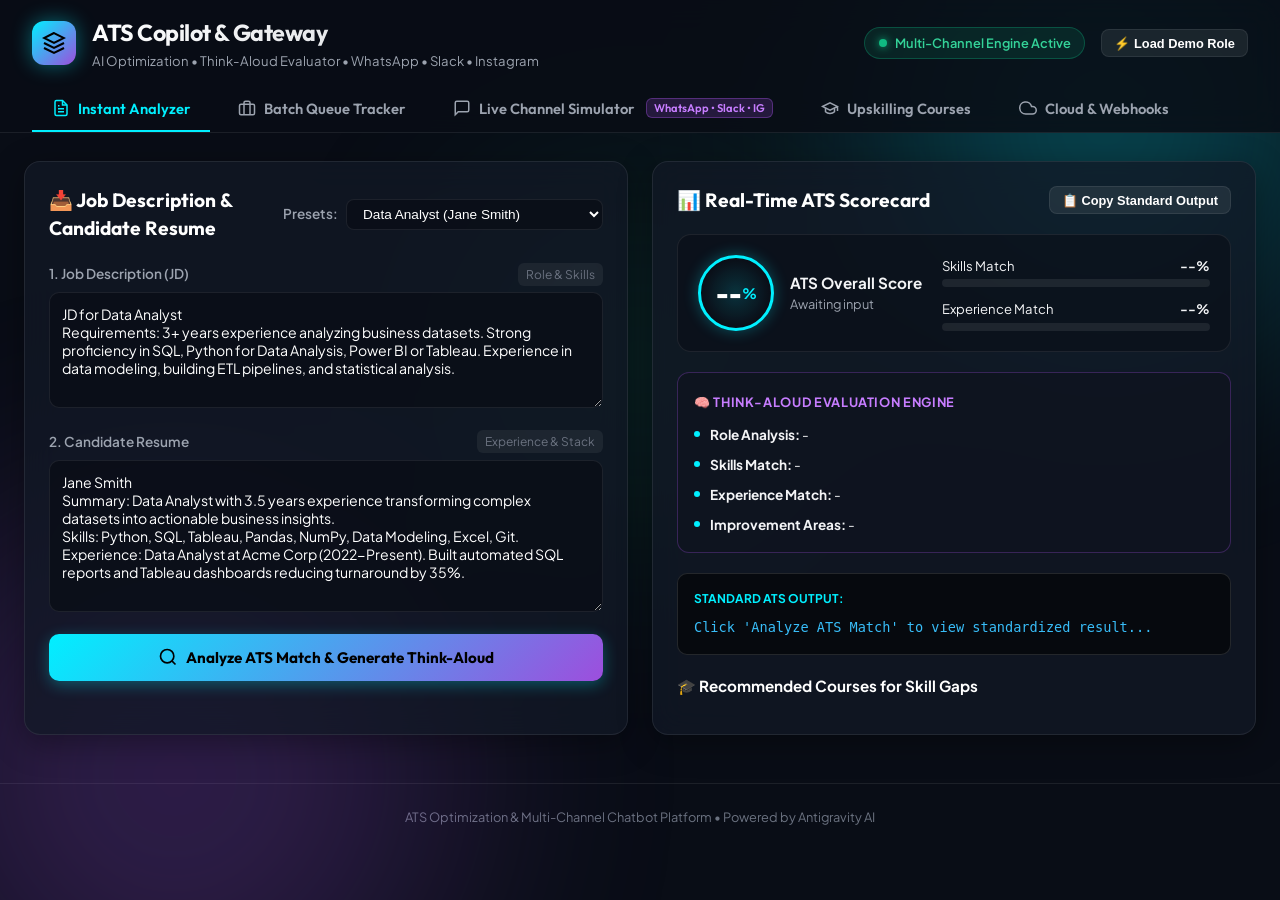
==== static/index.html @ 49626c96 "feat: Initial commit for ATS Optimization & Multi-Channel Portal with Amplify and AWS App Runner sup" ====
<!DOCTYPE html>
<html lang="en">
<head>
  <meta charset="UTF-8">
  <meta name="viewport" content="width=device-width, initial-scale=1.0">
  <title>ATS Optimizer & Multi-Channel Chatbot Gateway</title>
  <meta name="description" content="AI-Powered ATS Tracking & Optimization Chatbot with WhatsApp, Slack, and Instagram integrations.">
  <link rel="preconnect" href="https://fonts.googleapis.com">
  <link rel="preconnect" href="https://fonts.gstatic.com" crossorigin>
  <link href="https://fonts.googleapis.com/css2?family=Outfit:wght@300;400;500;600;700;800&family=Plus+Jakarta+Sans:wght@400;500;600;700&display=swap" rel="stylesheet">
  <link rel="stylesheet" href="styles.css">
</head>
<body>
  <div class="app-background">
    <div class="glow-orb orb-1"></div>
    <div class="glow-orb orb-2"></div>
    <div class="glow-orb orb-3"></div>
  </div>

  <header class="app-header">
    <div class="header-container">
      <div class="logo-area">
        <div class="logo-icon">
          <svg width="24" height="24" viewBox="0 0 24 24" fill="none" stroke="currentColor" stroke-width="2">
            <path d="M12 2L2 7l10 5 10-5-10-5zM2 17l10 5 10-5M2 12l10 5 10-5"/>
          </svg>
        </div>
        <div>
          <h1>ATS Copilot & Gateway</h1>
          <p class="subtitle">AI Optimization • Think-Aloud Evaluator • WhatsApp • Slack • Instagram</p>
        </div>
      </div>
      <div class="header-status">
        <span class="status-badge"><span class="pulse-dot"></span> Multi-Channel Engine Active</span>
        <button id="btnQuickDemo" class="btn-secondary-sm">⚡ Load Demo Role</button>
      </div>
    </div>

    <!-- Navigation Tabs -->
    <nav class="nav-tabs">
      <button class="nav-tab active" data-tab="tab-single">
        <svg width="18" height="18" viewBox="0 0 24 24" fill="none" stroke="currentColor" stroke-width="2"><path d="M14 2H6a2 2 0 0 0-2 2v16a2 2 0 0 0 2 2h12a2 2 0 0 0 2-2V8z"></path><polyline points="14 2 14 8 20 8"></polyline><line x1="16" y1="13" x2="8" y2="13"></line><line x1="16" y1="17" x2="8" y2="17"></line><polyline points="10 9 9 9 8 9"></polyline></svg>
        Instant Analyzer
      </button>
      <button class="nav-tab" data-tab="tab-batch">
        <svg width="18" height="18" viewBox="0 0 24 24" fill="none" stroke="currentColor" stroke-width="2"><rect x="2" y="7" width="20" height="14" rx="2" ry="2"></rect><path d="M16 21V5a2 2 0 0 0-2-2h-4a2 2 0 0 0-2 2v16"></path></svg>
        Batch Queue Tracker
      </button>
      <button class="nav-tab" data-tab="tab-simulator">
        <svg width="18" height="18" viewBox="0 0 24 24" fill="none" stroke="currentColor" stroke-width="2"><path d="M21 15a2 2 0 0 1-2 2H7l-4 4V5a2 2 0 0 1 2-2h14a2 2 0 0 1 2 2z"></path></svg>
        Live Channel Simulator
        <span class="tab-tag">WhatsApp • Slack • IG</span>
      </button>
      <button class="nav-tab" data-tab="tab-courses">
        <svg width="18" height="18" viewBox="0 0 24 24" fill="none" stroke="currentColor" stroke-width="2"><path d="M22 10v6M2 10l10-5 10 5-10 5z"></path><path d="M6 12v5c3 3 9 3 12 0v-5"></path></svg>
        Upskilling Courses
      </button>
      <button class="nav-tab" data-tab="tab-deploy">
        <svg width="18" height="18" viewBox="0 0 24 24" fill="none" stroke="currentColor" stroke-width="2"><path d="M18 10h-1.26A8 8 0 1 0 9 20h9a5 5 0 0 0 0-10z"></path></svg>
        Cloud & Webhooks
      </button>
    </nav>
  </header>

  <main class="main-content">
    <!-- TAB 1: INSTANT ANALYZER -->
    <section id="tab-single" class="tab-panel active">
      <div class="grid-2col">
        <!-- Input Form -->
        <div class="card glass-card">
          <div class="card-header">
            <h2>📥 Job Description & Candidate Resume</h2>
            <div class="preset-dropdown">
              <label for="sampleSelect">Presets:</label>
              <select id="sampleSelect" class="form-select">
                <option value="data_analyst">Data Analyst (Jane Smith)</option>
                <option value="software_dev">Software Developer (John Doe)</option>
                <option value="marketing_manager">Marketing Manager (Alice Nguyen)</option>
                <option value="hr_specialist">HR Specialist (Bob Brown)</option>
                <option value="devops">Cloud DevOps (Carlos Mendez)</option>
              </select>
            </div>
          </div>

          <div class="form-group">
            <div class="label-row">
              <label for="jdInput">1. Job Description (JD)</label>
              <span class="badge-tag">Role & Skills</span>
            </div>
            <textarea id="jdInput" rows="5" placeholder="Paste full Job Description or requirements here..." class="form-textarea"></textarea>
          </div>

          <div class="form-group">
            <div class="label-row">
              <label for="resumeInput">2. Candidate Resume</label>
              <span class="badge-tag">Experience & Stack</span>
            </div>
            <textarea id="resumeInput" rows="7" placeholder="Paste candidate's resume text, work history, and skills..." class="form-textarea"></textarea>
          </div>

          <button id="btnAnalyzeSingle" class="btn-primary">
            <svg width="20" height="20" viewBox="0 0 24 24" fill="none" stroke="currentColor" stroke-width="2"><circle cx="11" cy="11" r="8"></circle><line x1="21" y1="21" x2="16.65" y2="16.65"></line></svg>
            Analyze ATS Match & Generate Think-Aloud
          </button>
        </div>

        <!-- Output Display -->
        <div class="card glass-card results-card" id="singleResultsCard">
          <div class="card-header">
            <h2>📊 Real-Time ATS Scorecard</h2>
            <button id="btnCopyStandardOutput" class="btn-secondary-sm" title="Copy exact required output format">📋 Copy Standard Output</button>
          </div>

          <!-- Score Metrics Gauges -->
          <div class="scores-row">
            <div class="score-pill main-score">
              <div class="score-circle" id="circleAtsScore">
                <span class="score-val" id="valAtsScore">--</span>
                <span class="score-unit">%</span>
              </div>
              <div class="score-info">
                <h4>ATS Overall Score</h4>
                <p id="scoreLabelStatus">Awaiting input</p>
              </div>
            </div>

            <div class="mini-metrics">
              <div class="mini-metric">
                <div class="mini-metric-top">
                  <span>Skills Match</span>
                  <strong id="valSkillsScore">--%</strong>
                </div>
                <div class="progress-track"><div class="progress-fill fill-cyan" id="barSkills" style="width: 0%"></div></div>
              </div>
              <div class="mini-metric">
                <div class="mini-metric-top">
                  <span>Experience Match</span>
                  <strong id="valExpScore">--%</strong>
                </div>
                <div class="progress-track"><div class="progress-fill fill-purple" id="barExp" style="width: 0%"></div></div>
              </div>
            </div>
          </div>

          <!-- Think Aloud Container -->
          <div class="think-aloud-box">
            <div class="think-aloud-header">
              <span class="ta-badge">🧠 Think-Aloud Evaluation Engine</span>
            </div>
            <div class="ta-content">
              <div class="ta-item">
                <span class="ta-dot"></span>
                <div><strong>Role Analysis:</strong> <span id="taRole">-</span></div>
              </div>
              <div class="ta-item">
                <span class="ta-dot"></span>
                <div><strong>Skills Match:</strong> <span id="taSkills">-</span></div>
              </div>
              <div class="ta-item">
                <span class="ta-dot"></span>
                <div><strong>Experience Match:</strong> <span id="taExp">-</span></div>
              </div>
              <div class="ta-item">
                <span class="ta-dot"></span>
                <div><strong>Improvement Areas:</strong> <span id="taAreas">-</span></div>
              </div>
            </div>
          </div>

          <!-- Standardized Required Output Box -->
          <div class="standard-output-box">
            <span class="box-label">Standard ATS Output:</span>
            <code id="standardOutputText">Click 'Analyze ATS Match' to view standardized result...</code>
          </div>

          <!-- Suggested Courses -->
          <div class="courses-preview-section">
            <h3>🎓 Recommended Courses for Skill Gaps</h3>
            <div class="courses-grid" id="singleCoursesContainer">
              <!-- Course cards dynamically injected -->
            </div>
          </div>
        </div>
      </div>
    </section>

    <!-- TAB 2: BATCH QUEUE TRACKER -->
    <section id="tab-batch" class="tab-panel">
      <div class="card glass-card">
        <div class="card-header">
          <div>
            <h2>📑 Multi-JD & Resume Batch Processor</h2>
            <p class="subtitle">Evaluates candidates in the exact priority order received</p>
          </div>
          <button id="btnLoadBatchSample" class="btn-secondary-sm">Load 4 Sample Roles</button>
        </div>

        <div class="batch-builder">
          <div id="batchItemsList" class="batch-items-container">
            <!-- Dynamic batch items -->
          </div>
          <div class="batch-actions">
            <button id="btnAddBatchRow" class="btn-secondary">+ Add Another Pair</button>
            <button id="btnRunBatch" class="btn-primary">⚡ Process Batch Queue</button>
          </div>
        </div>

        <!-- Batch Results Matrix -->
        <div class="batch-results-area" id="batchResultsArea" style="display: none;">
          <h3>🏆 Processed Results Matrix (Priority Ordered)</h3>
          <div class="table-responsive">
            <table class="batch-table">
              <thead>
                <tr>
                  <th>Order</th>
                  <th>Target Role</th>
                  <th>Candidate</th>
                  <th>ATS Score</th>
                  <th>Skills %</th>
                  <th>Exp %</th>
                  <th>Top Course Recommendation</th>
                  <th>Status</th>
                </tr>
              </thead>
              <tbody id="batchTableBody"></tbody>
            </table>
          </div>
        </div>
      </div>
    </section>

    <!-- TAB 3: LIVE CHANNEL SIMULATOR -->
    <section id="tab-simulator" class="tab-panel">
      <div class="simulator-layout">
        <!-- Channel Selector -->
        <div class="sim-sidebar glass-card">
          <h3>📱 Channel Gateways</h3>
          <p class="subtitle">Test live conversational bot logic on simulated messaging clients.</p>
          
          <div class="channel-buttons">
            <button class="channel-btn active" data-channel="whatsapp">
              <span class="ch-icon wa">🟢</span>
              <div>
                <strong>WhatsApp</strong>
                <small>Meta Cloud API / Twilio</small>
              </div>
            </button>
            <button class="channel-btn" data-channel="slack">
              <span class="ch-icon sl">🟣</span>
              <div>
                <strong>Slack</strong>
                <small>Events API & Block Kit</small>
              </div>
            </button>
            <button class="channel-btn" data-channel="instagram">
              <span class="ch-icon ig">🟠</span>
              <div>
                <strong>Instagram</strong>
                <small>Meta Graph Direct Messaging</small>
              </div>
            </button>
          </div>

          <div class="quick-prompts">
            <h4>Quick Test Messages</h4>
            <button class="prompt-chip" data-msg="hello">"hello"</button>
            <button class="prompt-chip" data-msg="JD for Data Analyst: 3+ yrs SQL, Python, Power BI">"JD for Data Analyst..."</button>
            <button class="prompt-chip" data-msg="Resume of Jane Smith: 3 yrs Python, SQL, Tableau, Pandas">"Resume of Jane Smith..."</button>
            <button class="prompt-chip" data-msg="courses">"courses"</button>
            <button class="prompt-chip" data-msg="reset">"reset"</button>
          </div>
        </div>

        <!-- Device Phone Mockup -->
        <div class="device-container">
          <div class="device-frame" id="deviceFrame">
            <div class="device-topbar" id="deviceHeader">
              <span class="device-avatar">🤖</span>
              <div>
                <strong id="channelBotTitle">ATS WhatsApp Bot</strong>
                <small class="online-status">● Online</small>
              </div>
            </div>

            <div class="chat-messages" id="chatMessages">
              <div class="message-bubble bot-msg">
                <div class="msg-text">👋 <strong>Welcome to ATS Optimization Assistant!</strong><br><br>Please send a <strong>Job Description (JD)</strong> to start evaluating your resume.</div>
                <span class="msg-time">Just now</span>
              </div>
            </div>

            <div class="chat-input-row">
              <input type="text" id="chatInput" placeholder="Type a message or paste JD / Resume..." class="chat-input-field">
              <button id="btnSendChat" class="btn-send">
                <svg width="18" height="18" viewBox="0 0 24 24" fill="none" stroke="currentColor" stroke-width="2"><line x1="22" y1="2" x2="11" y2="13"></line><polygon points="22 2 15 22 11 13 2 9 22 2"></polygon></svg>
              </button>
            </div>
          </div>
        </div>
      </div>
    </section>

    <!-- TAB 4: COURSES CATALOG -->
    <section id="tab-courses" class="tab-panel">
      <div class="card glass-card">
        <div class="card-header">
          <div>
            <h2>🎓 Skill-Gap Upskilling Courses Catalog</h2>
            <p class="subtitle">Direct links to certified courses matching ATS gap areas</p>
          </div>
          <input type="text" id="courseSearchInput" placeholder="Filter courses (e.g. Python, AWS, HR, SEO)..." class="form-input-sm">
        </div>
        <div class="courses-catalog-grid" id="catalogCoursesGrid"></div>
      </div>
    </section>

    <!-- TAB 5: CLOUD DEPLOYMENT & WEBHOOKS -->
    <section id="tab-deploy" class="tab-panel">
      <div class="deploy-grid">
        <div class="card glass-card">
          <h2>☁️ Cloud Deployment Blueprints</h2>
          <p class="subtitle">1-Click deploy templates and container recipes</p>

          <div class="deploy-options">
            <div class="deploy-card">
              <div class="deploy-card-header">
                <strong>Render / Railway</strong>
                <span class="badge-green">Instant Webhook</span>
              </div>
              <p>Deploy via Docker with pre-configured <code>render.yaml</code> & <code>railway.json</code>.</p>
              <pre class="code-box"><code>git push origin main
# Auto-builds from Dockerfile on port $PORT</code></pre>
            </div>

            <div class="deploy-card">
              <div class="deploy-card-header">
                <strong>AWS / Fly.io / GCP Cloud Run</strong>
                <span class="badge-blue">Serverless Container</span>
              </div>
              <p>Deploy multi-channel bot with zero cold-starts.</p>
              <pre class="code-box"><code>docker build -t ats-chatbot .
docker run -p 8000:8000 ats-chatbot</code></pre>
            </div>
          </div>
        </div>

        <div class="card glass-card">
          <h2>🔗 Channel Webhook Endpoints</h2>
          <p class="subtitle">Register these endpoints in your Meta / Slack Developer Portals</p>

          <div class="webhook-list">
            <div class="webhook-item">
              <div class="wh-header">
                <span class="badge-wa">WhatsApp Webhook</span>
                <code>POST /webhook/whatsapp</code>
              </div>
              <small>Verify Token: <code>ats_bot_verify_token_secret</code></small>
            </div>

            <div class="webhook-item">
              <div class="wh-header">
                <span class="badge-sl">Slack Events & Slash Commands</span>
                <code>POST /webhook/slack</code>
              </div>
              <small>Slash Command: <code>/ats-check</code></small>
            </div>

            <div class="webhook-item">
              <div class="wh-header">
                <span class="badge-ig">Instagram Messaging Webhook</span>
                <code>POST /webhook/instagram</code>
              </div>
              <small>Handles DM subscriptions and quick replies</small>
            </div>
          </div>
        </div>
      </div>
    </section>
  </main>

  <footer class="app-footer">
    <p>ATS Optimization & Multi-Channel Chatbot Platform • Powered by Antigravity AI</p>
  </footer>

  <script src="app.js"></script>
</body>
</html>
---- static/styles.css ----
:root {
  --bg-dark: #090d16;
  --bg-card: rgba(18, 24, 38, 0.75);
  --bg-card-hover: rgba(26, 35, 54, 0.85);
  --border-subtle: rgba(255, 255, 255, 0.08);
  --border-glow: rgba(0, 240, 255, 0.25);
  --text-main: #f3f4f6;
  --text-muted: #9ca3af;
  --text-dim: #6b7280;
  --primary-cyan: #00f0ff;
  --primary-purple: #9d4edd;
  --primary-emerald: #10b981;
  --primary-amber: #f59e0b;
  --accent-gradient: linear-gradient(135deg, #00f0ff 0%, #9d4edd 100%);
  --font-heading: 'Outfit', sans-serif;
  --font-body: 'Plus Jakarta Sans', sans-serif;
}

* {
  box-sizing: border-box;
  margin: 0;
  padding: 0;
}

body {
  background-color: var(--bg-dark);
  color: var(--text-main);
  font-family: var(--font-body);
  line-height: 1.5;
  min-height: 100vh;
  overflow-x: hidden;
  position: relative;
}

/* Background Glowing Orbs */
.app-background {
  position: fixed;
  top: 0;
  left: 0;
  width: 100vw;
  height: 100vh;
  pointer-events: none;
  z-index: 0;
  overflow: hidden;
}

.glow-orb {
  position: absolute;
  border-radius: 50%;
  filter: blur(120px);
  opacity: 0.25;
}

.orb-1 {
  width: 450px;
  height: 450px;
  background: #00f0ff;
  top: -100px;
  right: -50px;
}

.orb-2 {
  width: 550px;
  height: 550px;
  background: #9d4edd;
  bottom: -150px;
  left: -100px;
}

.orb-3 {
  width: 350px;
  height: 350px;
  background: #10b981;
  top: 40%;
  left: 50%;
  transform: translate(-50%, -50%);
  opacity: 0.15;
}

/* Header */
.app-header {
  position: relative;
  z-index: 10;
  background: rgba(9, 13, 22, 0.85);
  backdrop-filter: blur(16px);
  border-bottom: 1px solid var(--border-subtle);
  padding: 1rem 2rem 0 2rem;
}

.header-container {
  max-width: 1380px;
  margin: 0 auto;
  display: flex;
  justify-content: space-between;
  align-items: center;
  padding-bottom: 1rem;
}

.logo-area {
  display: flex;
  align-items: center;
  gap: 1rem;
}

.logo-icon {
  width: 44px;
  height: 44px;
  background: var(--accent-gradient);
  border-radius: 12px;
  display: flex;
  align-items: center;
  justify-content: center;
  color: #000;
  box-shadow: 0 0 20px rgba(0, 240, 255, 0.4);
}

h1 {
  font-family: var(--font-heading);
  font-size: 1.45rem;
  font-weight: 700;
  letter-spacing: -0.02em;
  background: linear-gradient(135deg, #ffffff 0%, #d1d5db 100%);
  -webkit-background-clip: text;
  -webkit-text-fill-color: transparent;
}

.subtitle {
  font-size: 0.82rem;
  color: var(--text-muted);
}

.header-status {
  display: flex;
  align-items: center;
  gap: 1rem;
}

.status-badge {
  display: inline-flex;
  align-items: center;
  gap: 0.5rem;
  background: rgba(16, 185, 129, 0.12);
  color: #34d399;
  border: 1px solid rgba(16, 185, 129, 0.3);
  padding: 0.35rem 0.85rem;
  border-radius: 9999px;
  font-size: 0.8rem;
  font-weight: 600;
}

.pulse-dot {
  width: 8px;
  height: 8px;
  background: #10b981;
  border-radius: 50%;
  box-shadow: 0 0 8px #10b981;
  animation: pulse 2s infinite;
}

@keyframes pulse {
  0% { transform: scale(0.95); opacity: 0.8; }
  50% { transform: scale(1.2); opacity: 1; }
  100% { transform: scale(0.95); opacity: 0.8; }
}

/* Nav Tabs */
.nav-tabs {
  max-width: 1380px;
  margin: 0 auto;
  display: flex;
  gap: 0.5rem;
  overflow-x: auto;
}

.nav-tab {
  background: transparent;
  border: none;
  color: var(--text-muted);
  font-family: var(--font-heading);
  font-size: 0.92rem;
  font-weight: 600;
  padding: 0.75rem 1.25rem;
  cursor: pointer;
  display: inline-flex;
  align-items: center;
  gap: 0.5rem;
  border-bottom: 2px solid transparent;
  transition: all 0.2s ease;
  white-space: nowrap;
}

.nav-tab:hover {
  color: #fff;
}

.nav-tab.active {
  color: var(--primary-cyan);
  border-bottom-color: var(--primary-cyan);
}

.tab-tag {
  background: rgba(157, 78, 221, 0.2);
  color: #c77dff;
  border: 1px solid rgba(157, 78, 221, 0.4);
  font-size: 0.7rem;
  padding: 0.1rem 0.45rem;
  border-radius: 6px;
  margin-left: 0.25rem;
}

/* Main Content */
.main-content {
  position: relative;
  z-index: 10;
  max-width: 1380px;
  margin: 1.75rem auto 3rem auto;
  padding: 0 1.5rem;
}

.tab-panel {
  display: none;
}

.tab-panel.active {
  display: block;
  animation: fadeIn 0.3s ease;
}

@keyframes fadeIn {
  from { opacity: 0; transform: translateY(6px); }
  to { opacity: 1; transform: translateY(0); }
}

/* Glass Cards */
.card {
  background: var(--bg-card);
  backdrop-filter: blur(16px);
  border: 1px solid var(--border-subtle);
  border-radius: 16px;
  padding: 1.5rem;
  box-shadow: 0 8px 32px rgba(0, 0, 0, 0.35);
  transition: border-color 0.2s ease;
}

.card:hover {
  border-color: var(--border-glow);
}

.grid-2col {
  display: grid;
  grid-template-columns: 1fr 1fr;
  gap: 1.5rem;
}

@media (max-width: 1024px) {
  .grid-2col {
    grid-template-columns: 1fr;
  }
}

.card-header {
  display: flex;
  justify-content: space-between;
  align-items: center;
  margin-bottom: 1.25rem;
}

.card-header h2 {
  font-family: var(--font-heading);
  font-size: 1.2rem;
  font-weight: 700;
  color: #fff;
}

.preset-dropdown {
  display: flex;
  align-items: center;
  gap: 0.5rem;
  font-size: 0.85rem;
  color: var(--text-muted);
}

/* Form Inputs */
.form-group {
  margin-bottom: 1rem;
}

.label-row {
  display: flex;
  justify-content: space-between;
  align-items: center;
  margin-bottom: 0.4rem;
}

label {
  font-size: 0.85rem;
  font-weight: 600;
  color: var(--text-muted);
}

.badge-tag {
  font-size: 0.75rem;
  background: rgba(255, 255, 255, 0.06);
  padding: 0.15rem 0.5rem;
  border-radius: 6px;
  color: var(--text-dim);
}

.form-textarea {
  width: 100%;
  background: rgba(10, 14, 23, 0.8);
  border: 1px solid var(--border-subtle);
  border-radius: 10px;
  padding: 0.75rem;
  color: #fff;
  font-family: var(--font-body);
  font-size: 0.88rem;
  resize: vertical;
  outline: none;
  transition: border-color 0.2s;
}

.form-textarea:focus, .form-select:focus, .form-input-sm:focus {
  border-color: var(--primary-cyan);
  box-shadow: 0 0 10px rgba(0, 240, 255, 0.2);
}

.form-select, .form-input-sm {
  background: rgba(10, 14, 23, 0.8);
  border: 1px solid var(--border-subtle);
  color: #fff;
  border-radius: 8px;
  padding: 0.4rem 0.75rem;
  font-size: 0.85rem;
  outline: none;
}

/* Buttons */
.btn-primary {
  background: var(--accent-gradient);
  color: #000;
  border: none;
  font-family: var(--font-heading);
  font-weight: 700;
  font-size: 0.95rem;
  padding: 0.85rem 1.5rem;
  border-radius: 10px;
  cursor: pointer;
  display: inline-flex;
  align-items: center;
  justify-content: center;
  gap: 0.5rem;
  width: 100%;
  transition: transform 0.15s ease, box-shadow 0.15s ease;
  box-shadow: 0 4px 15px rgba(0, 240, 255, 0.3);
}

.btn-primary:hover {
  transform: translateY(-1px);
  box-shadow: 0 6px 20px rgba(0, 240, 255, 0.45);
}

.btn-secondary-sm {
  background: rgba(255, 255, 255, 0.08);
  border: 1px solid var(--border-subtle);
  color: #fff;
  font-size: 0.8rem;
  font-weight: 600;
  padding: 0.35rem 0.75rem;
  border-radius: 8px;
  cursor: pointer;
  transition: all 0.2s;
}

.btn-secondary-sm:hover {
  background: rgba(255, 255, 255, 0.15);
  border-color: var(--primary-cyan);
}

.btn-secondary {
  background: rgba(255, 255, 255, 0.08);
  border: 1px solid var(--border-subtle);
  color: #fff;
  font-weight: 600;
  padding: 0.7rem 1.25rem;
  border-radius: 10px;
  cursor: pointer;
}

.btn-secondary:hover {
  background: rgba(255, 255, 255, 0.15);
}

/* Scorecard & Gauges */
.scores-row {
  display: flex;
  gap: 1.25rem;
  background: rgba(10, 14, 23, 0.6);
  padding: 1.25rem;
  border-radius: 14px;
  border: 1px solid var(--border-subtle);
  margin-bottom: 1.25rem;
}

.score-pill {
  display: flex;
  align-items: center;
  gap: 1rem;
}

.score-circle {
  width: 76px;
  height: 76px;
  border-radius: 50%;
  background: radial-gradient(circle, rgba(0, 240, 255, 0.15) 0%, rgba(10, 14, 23, 0.9) 70%);
  border: 3px solid var(--primary-cyan);
  display: flex;
  align-items: center;
  justify-content: center;
  box-shadow: 0 0 15px rgba(0, 240, 255, 0.3);
}

.score-val {
  font-family: var(--font-heading);
  font-size: 1.7rem;
  font-weight: 800;
  color: #fff;
}

.score-unit {
  font-size: 0.9rem;
  color: var(--primary-cyan);
  font-weight: 700;
}

.score-info h4 {
  font-size: 0.95rem;
  font-weight: 700;
}

.score-info p {
  font-size: 0.8rem;
  color: var(--text-muted);
}

.mini-metrics {
  flex: 1;
  display: flex;
  flex-direction: column;
  justify-content: center;
  gap: 0.75rem;
}

.mini-metric-top {
  display: flex;
  justify-content: space-between;
  font-size: 0.82rem;
  margin-bottom: 0.25rem;
}

.progress-track {
  width: 100%;
  height: 8px;
  background: rgba(255, 255, 255, 0.08);
  border-radius: 999px;
  overflow: hidden;
}

.progress-fill {
  height: 100%;
  border-radius: 999px;
  transition: width 0.6s cubic-bezier(0.4, 0, 0.2, 1);
}

.fill-cyan { background: linear-gradient(90deg, #00f0ff, #38bdf8); }
.fill-purple { background: linear-gradient(90deg, #9d4edd, #c77dff); }

/* Think Aloud Box */
.think-aloud-box {
  background: rgba(15, 20, 32, 0.8);
  border: 1px solid rgba(157, 78, 221, 0.3);
  border-radius: 12px;
  padding: 1rem;
  margin-bottom: 1.25rem;
}

.think-aloud-header {
  margin-bottom: 0.75rem;
}

.ta-badge {
  font-size: 0.8rem;
  font-weight: 700;
  color: #c77dff;
  text-transform: uppercase;
  letter-spacing: 0.05em;
}

.ta-content {
  display: flex;
  flex-direction: column;
  gap: 0.6rem;
  font-size: 0.85rem;
}

.ta-item {
  display: flex;
  align-items: flex-start;
  gap: 0.6rem;
}

.ta-dot {
  width: 6px;
  height: 6px;
  border-radius: 50%;
  background: var(--primary-cyan);
  margin-top: 6px;
  flex-shrink: 0;
}

/* Standard Output Box */
.standard-output-box {
  background: #06090e;
  border: 1px solid rgba(255, 255, 255, 0.12);
  border-radius: 10px;
  padding: 1rem;
  margin-bottom: 1.25rem;
}

.box-label {
  display: block;
  font-size: 0.75rem;
  text-transform: uppercase;
  color: var(--primary-cyan);
  font-weight: 700;
  margin-bottom: 0.4rem;
}

.standard-output-box code {
  font-family: monospace;
  font-size: 0.85rem;
  color: #38bdf8;
  white-space: pre-wrap;
  word-break: break-word;
}

/* Courses Cards */
.courses-preview-section h3 {
  font-size: 0.95rem;
  margin-bottom: 0.75rem;
  color: #fff;
}

.courses-grid {
  display: grid;
  grid-template-columns: 1fr;
  gap: 0.6rem;
}

.course-card {
  background: rgba(10, 14, 23, 0.7);
  border: 1px solid var(--border-subtle);
  border-radius: 10px;
  padding: 0.75rem 1rem;
  display: flex;
  justify-content: space-between;
  align-items: center;
  transition: all 0.2s;
}

.course-card:hover {
  border-color: var(--primary-emerald);
  transform: translateX(3px);
}

.course-title {
  font-size: 0.88rem;
  font-weight: 600;
  color: #fff;
}

.course-meta {
  font-size: 0.75rem;
  color: var(--text-muted);
}

.btn-course-link {
  background: rgba(16, 185, 129, 0.15);
  color: #34d399;
  border: 1px solid rgba(16, 185, 129, 0.3);
  padding: 0.3rem 0.65rem;
  border-radius: 6px;
  font-size: 0.75rem;
  text-decoration: none;
  font-weight: 600;
  white-space: nowrap;
}

/* Batch Builder */
.batch-items-container {
  display: flex;
  flex-direction: column;
  gap: 1rem;
  margin-bottom: 1.25rem;
}

.batch-row {
  background: rgba(10, 14, 23, 0.7);
  border: 1px solid var(--border-subtle);
  border-radius: 12px;
  padding: 1rem;
  display: grid;
  grid-template-columns: 40px 1fr 1fr 40px;
  gap: 1rem;
  align-items: center;
}

.batch-num {
  font-weight: 800;
  font-family: var(--font-heading);
  color: var(--primary-cyan);
  font-size: 1.2rem;
  text-align: center;
}

.btn-remove-row {
  background: rgba(239, 68, 68, 0.15);
  border: 1px solid rgba(239, 68, 68, 0.3);
  color: #f87171;
  border-radius: 8px;
  width: 32px;
  height: 32px;
  cursor: pointer;
}

.batch-actions {
  display: flex;
  justify-content: flex-end;
  gap: 1rem;
}

/* Batch Table */
.table-responsive {
  overflow-x: auto;
  margin-top: 1rem;
}

.batch-table {
  width: 100%;
  border-collapse: collapse;
  text-align: left;
  font-size: 0.88rem;
}

.batch-table th {
  background: rgba(255, 255, 255, 0.05);
  padding: 0.75rem 1rem;
  color: var(--text-muted);
  font-weight: 600;
  border-bottom: 1px solid var(--border-subtle);
}

.batch-table td {
  padding: 0.85rem 1rem;
  border-bottom: 1px solid var(--border-subtle);
}

.score-badge-table {
  font-weight: 700;
  padding: 0.2rem 0.5rem;
  border-radius: 6px;
}

.score-green { background: rgba(16, 185, 129, 0.2); color: #34d399; }
.score-yellow { background: rgba(245, 158, 11, 0.2); color: #fbbf24; }
.score-red { background: rgba(239, 68, 68, 0.2); color: #f87171; }

/* Simulator Tab */
.simulator-layout {
  display: grid;
  grid-template-columns: 360px 1fr;
  gap: 2rem;
  align-items: start;
}

@media (max-width: 900px) {
  .simulator-layout {
    grid-template-columns: 1fr;
  }
}

.sim-sidebar {
  display: flex;
  flex-direction: column;
  gap: 1.25rem;
}

.channel-buttons {
  display: flex;
  flex-direction: column;
  gap: 0.6rem;
}

.channel-btn {
  background: rgba(10, 14, 23, 0.8);
  border: 1px solid var(--border-subtle);
  border-radius: 12px;
  padding: 0.75rem 1rem;
  display: flex;
  align-items: center;
  gap: 1rem;
  color: #fff;
  cursor: pointer;
  text-align: left;
  transition: all 0.2s;
}

.channel-btn.active {
  border-color: var(--primary-cyan);
  background: rgba(0, 240, 255, 0.08);
}

.quick-prompts {
  display: flex;
  flex-direction: column;
  gap: 0.4rem;
}

.quick-prompts h4 {
  font-size: 0.82rem;
  color: var(--text-muted);
}

.prompt-chip {
  background: rgba(255, 255, 255, 0.05);
  border: 1px solid var(--border-subtle);
  border-radius: 8px;
  color: #d1d5db;
  font-size: 0.78rem;
  padding: 0.4rem 0.6rem;
  text-align: left;
  cursor: pointer;
}

.prompt-chip:hover {
  background: rgba(255, 255, 255, 0.1);
  border-color: var(--primary-cyan);
}

/* Device Mockup */
.device-container {
  display: flex;
  justify-content: center;
}

.device-frame {
  width: 100%;
  max-width: 520px;
  height: 640px;
  background: #0f172a;
  border-radius: 28px;
  border: 4px solid #1e293b;
  box-shadow: 0 20px 50px rgba(0, 0, 0, 0.6);
  display: flex;
  flex-direction: column;
  overflow: hidden;
}

.device-topbar {
  background: #1e293b;
  padding: 0.85rem 1.25rem;
  display: flex;
  align-items: center;
  gap: 0.75rem;
}

.device-avatar {
  font-size: 1.5rem;
}

.online-status {
  color: #10b981;
  font-size: 0.75rem;
  display: block;
}

.chat-messages {
  flex: 1;
  padding: 1rem;
  overflow-y: auto;
  display: flex;
  flex-direction: column;
  gap: 0.85rem;
  background: #090e17;
}

.message-bubble {
  max-width: 82%;
  padding: 0.75rem 1rem;
  border-radius: 14px;
  font-size: 0.86rem;
  line-height: 1.45;
  word-break: break-word;
}

.bot-msg {
  background: #1e293b;
  color: #f1f5f9;
  align-self: flex-start;
  border-bottom-left-radius: 4px;
}

.user-msg {
  background: var(--accent-gradient);
  color: #000;
  font-weight: 500;
  align-self: flex-end;
  border-bottom-right-radius: 4px;
}

.msg-time {
  display: block;
  font-size: 0.68rem;
  opacity: 0.6;
  margin-top: 0.35rem;
  text-align: right;
}

.chat-input-row {
  background: #1e293b;
  padding: 0.75rem 1rem;
  display: flex;
  gap: 0.5rem;
  align-items: center;
}

.chat-input-field {
  flex: 1;
  background: #0f172a;
  border: 1px solid var(--border-subtle);
  border-radius: 20px;
  padding: 0.6rem 1rem;
  color: #fff;
  font-size: 0.85rem;
  outline: none;
}

.btn-send {
  background: var(--primary-cyan);
  border: none;
  border-radius: 50%;
  width: 38px;
  height: 38px;
  cursor: pointer;
  display: flex;
  align-items: center;
  justify-content: center;
  color: #000;
}

/* Catalog Grid */
.courses-catalog-grid {
  display: grid;
  grid-template-columns: repeat(auto-fill, minmax(320px, 1fr));
  gap: 1rem;
  margin-top: 1rem;
}

/* Deploy Tab */
.deploy-grid {
  display: grid;
  grid-template-columns: 1fr 1fr;
  gap: 1.5rem;
}

@media (max-width: 1024px) {
  .deploy-grid {
    grid-template-columns: 1fr;
  }
}

.deploy-options {
  display: flex;
  flex-direction: column;
  gap: 1rem;
  margin-top: 1rem;
}

.deploy-card {
  background: rgba(10, 14, 23, 0.7);
  border: 1px solid var(--border-subtle);
  border-radius: 12px;
  padding: 1rem;
}

.deploy-card-header {
  display: flex;
  justify-content: space-between;
  margin-bottom: 0.4rem;
}

.badge-green { background: rgba(16, 185, 129, 0.2); color: #34d399; font-size: 0.75rem; padding: 0.15rem 0.5rem; border-radius: 6px; }
.badge-blue { background: rgba(56, 189, 248, 0.2); color: #38bdf8; font-size: 0.75rem; padding: 0.15rem 0.5rem; border-radius: 6px; }

.code-box {
  background: #05070c;
  border: 1px solid rgba(255, 255, 255, 0.08);
  border-radius: 8px;
  padding: 0.75rem;
  margin-top: 0.6rem;
  font-family: monospace;
  font-size: 0.8rem;
  color: #a5f3fc;
  overflow-x: auto;
}

.webhook-list {
  display: flex;
  flex-direction: column;
  gap: 1rem;
  margin-top: 1rem;
}

.webhook-item {
  background: rgba(10, 14, 23, 0.7);
  border: 1px solid var(--border-subtle);
  border-radius: 12px;
  padding: 1rem;
}

.wh-header {
  display: flex;
  justify-content: space-between;
  align-items: center;
  margin-bottom: 0.4rem;
}

.badge-wa { background: rgba(37, 211, 102, 0.2); color: #25d366; font-size: 0.75rem; padding: 0.15rem 0.5rem; border-radius: 6px; }
.badge-sl { background: rgba(236, 72, 153, 0.2); color: #f472b6; font-size: 0.75rem; padding: 0.15rem 0.5rem; border-radius: 6px; }
.badge-ig { background: rgba(249, 115, 22, 0.2); color: #fb923c; font-size: 0.75rem; padding: 0.15rem 0.5rem; border-radius: 6px; }

/* Footer */
.app-footer {
  text-align: center;
  padding: 1.5rem;
  color: var(--text-dim);
  font-size: 0.8rem;
  border-top: 1px solid var(--border-subtle);
}
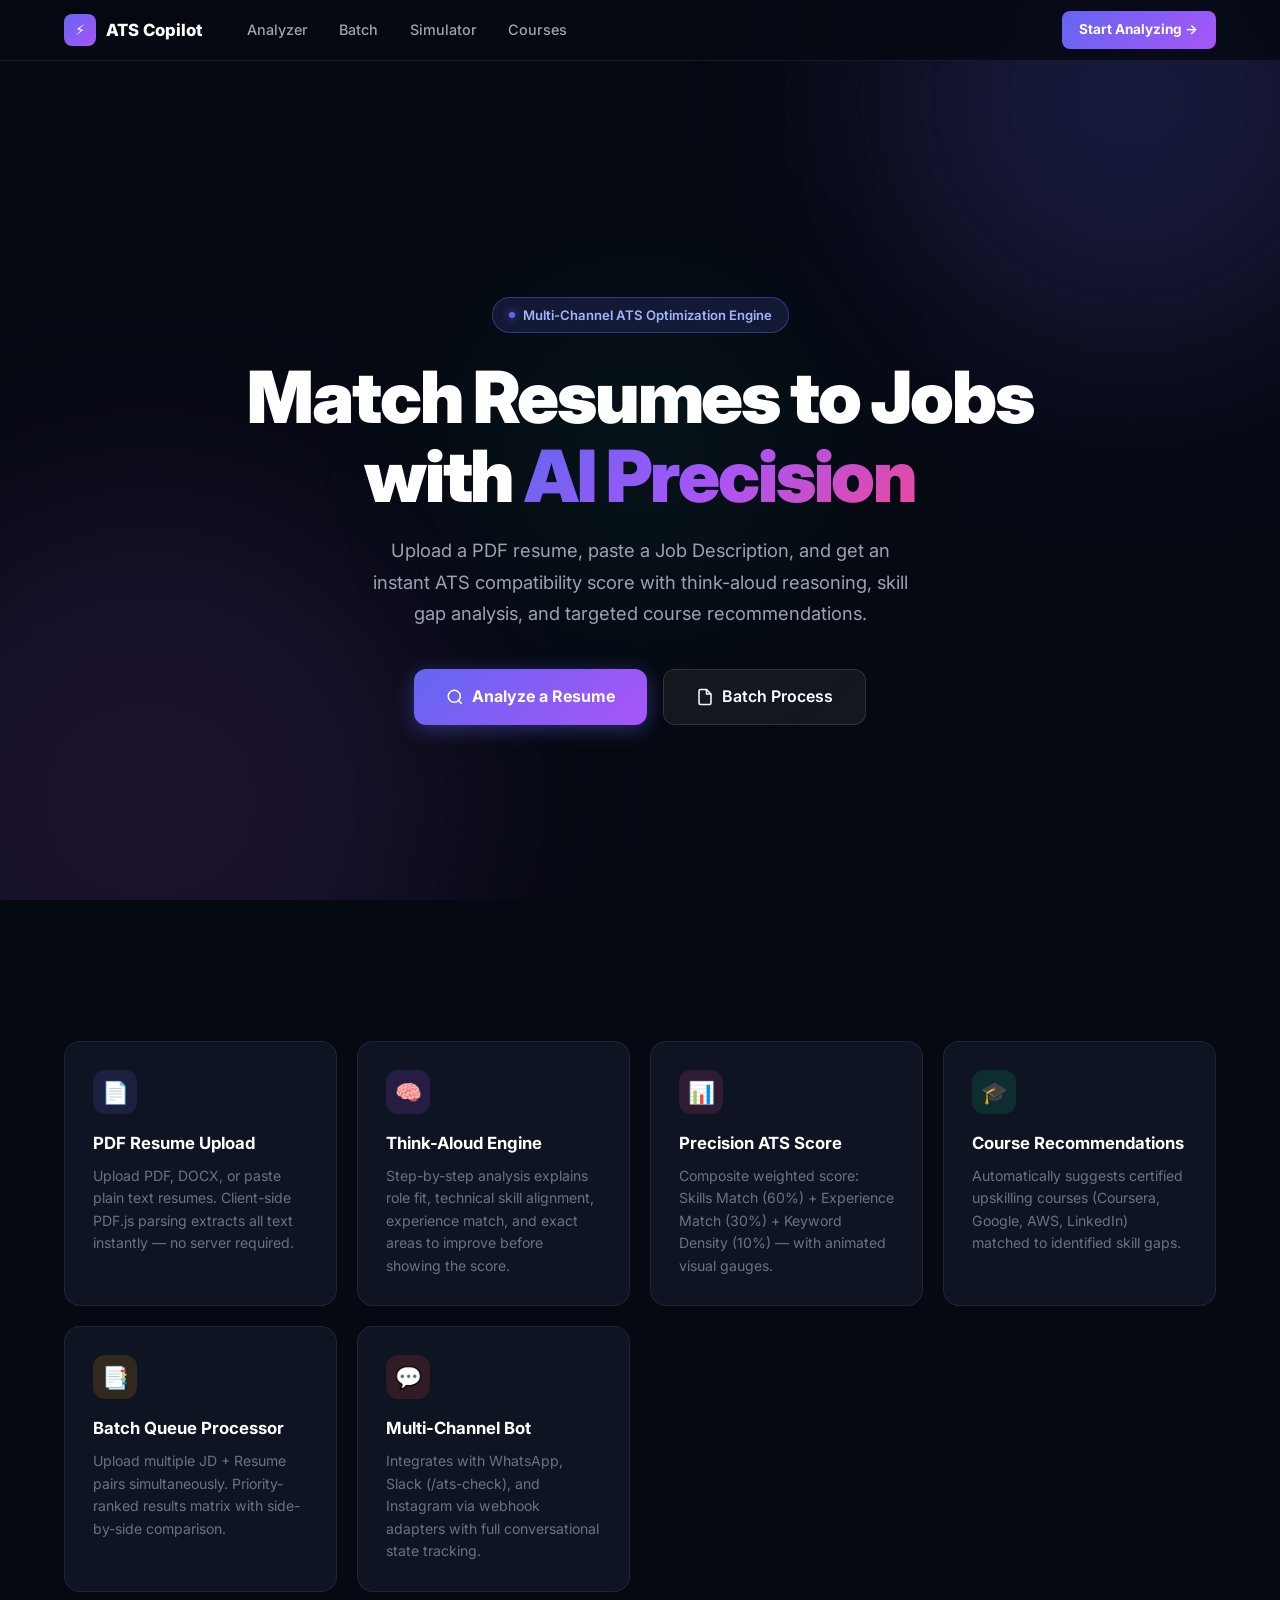
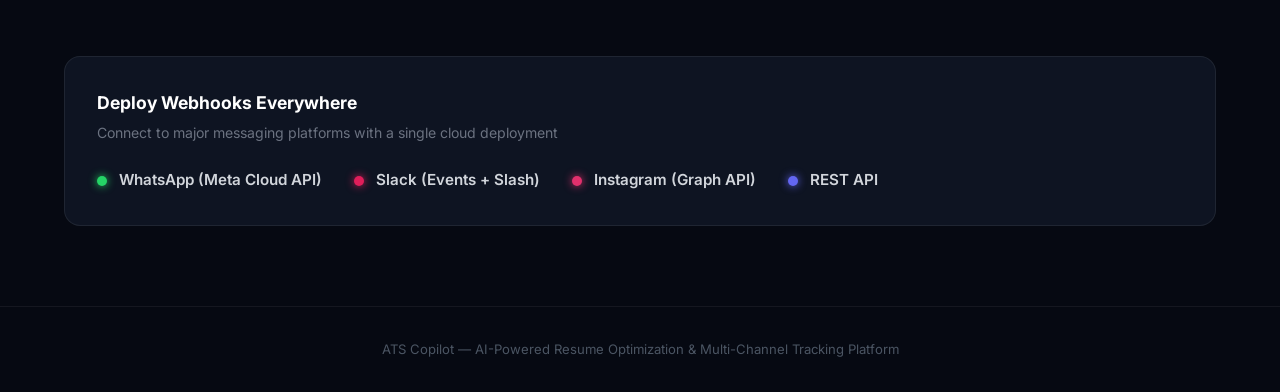
==== commit 93f96079: "feat: Multi-resume PDF upload, separate pages, clean UI redesign with ranked comparison table" ====
--- a/static/index.html
+++ b/static/index.html
@@ -3,385 +3,127 @@
 <head>
   <meta charset="UTF-8">
   <meta name="viewport" content="width=device-width, initial-scale=1.0">
-  <title>ATS Optimizer & Multi-Channel Chatbot Gateway</title>
-  <meta name="description" content="AI-Powered ATS Tracking & Optimization Chatbot with WhatsApp, Slack, and Instagram integrations.">
+  <title>ATS Copilot – AI Resume Optimizer & Job Match Tracker</title>
+  <meta name="description" content="AI-powered ATS resume analyzer with real-time job match scoring, think-aloud evaluation, and WhatsApp, Slack, Instagram multi-channel chatbot integration.">
   <link rel="preconnect" href="https://fonts.googleapis.com">
-  <link rel="preconnect" href="https://fonts.gstatic.com" crossorigin>
-  <link href="https://fonts.googleapis.com/css2?family=Outfit:wght@300;400;500;600;700;800&family=Plus+Jakarta+Sans:wght@400;500;600;700&display=swap" rel="stylesheet">
-  <link rel="stylesheet" href="styles.css">
+  <link href="https://fonts.googleapis.com/css2?family=Inter:wght@300;400;500;600;700;800;900&display=swap" rel="stylesheet">
+  <link rel="stylesheet" href="shared.css">
+  <style>
+    .hero { min-height: 100vh; display: flex; flex-direction: column; align-items: center; justify-content: center; text-align: center; padding: 2rem; position: relative; }
+    .hero-badge { display: inline-flex; align-items: center; gap: 0.5rem; background: rgba(99,102,241,0.15); border: 1px solid rgba(99,102,241,0.4); color: #a5b4fc; padding: 0.4rem 1rem; border-radius: 9999px; font-size: 0.82rem; font-weight: 600; margin-bottom: 1.5rem; }
+    .hero-badge span { width: 6px; height: 6px; background: #6366f1; border-radius: 50%; box-shadow: 0 0 8px #6366f1; animation: pulse 2s infinite; }
+    h1.hero-title { font-size: clamp(2.5rem, 6vw, 4.5rem); font-weight: 900; line-height: 1.1; letter-spacing: -0.03em; color: #fff; max-width: 820px; margin-bottom: 1.25rem; }
+    h1.hero-title em { font-style: normal; background: linear-gradient(135deg, #6366f1, #a855f7, #ec4899); -webkit-background-clip: text; -webkit-text-fill-color: transparent; }
+    .hero-desc { font-size: 1.15rem; color: #9ca3af; max-width: 560px; margin-bottom: 2.5rem; line-height: 1.7; }
+    .hero-ctas { display: flex; gap: 1rem; flex-wrap: wrap; justify-content: center; }
+    .btn-hero-primary { background: linear-gradient(135deg, #6366f1, #a855f7); color: #fff; padding: 0.875rem 2rem; border-radius: 12px; font-weight: 700; font-size: 1rem; border: none; cursor: pointer; text-decoration: none; display: inline-flex; align-items: center; gap: 0.5rem; box-shadow: 0 4px 20px rgba(99,102,241,0.4); transition: transform 0.2s, box-shadow 0.2s; }
+    .btn-hero-primary:hover { transform: translateY(-2px); box-shadow: 0 8px 30px rgba(99,102,241,0.5); }
+    .btn-hero-secondary { background: rgba(255,255,255,0.06); color: #fff; padding: 0.875rem 2rem; border-radius: 12px; font-weight: 600; font-size: 1rem; border: 1px solid rgba(255,255,255,0.12); cursor: pointer; text-decoration: none; display: inline-flex; align-items: center; gap: 0.5rem; transition: all 0.2s; }
+    .btn-hero-secondary:hover { background: rgba(255,255,255,0.1); border-color: rgba(255,255,255,0.25); }
+    .features-grid { display: grid; grid-template-columns: repeat(auto-fit, minmax(260px, 1fr)); gap: 1.25rem; max-width: 1200px; margin: 5rem auto 0; padding: 0 1.5rem; }
+    .feature-card { background: rgba(17,24,39,0.8); border: 1px solid rgba(255,255,255,0.07); border-radius: 16px; padding: 1.75rem; transition: border-color 0.2s, transform 0.2s; }
+    .feature-card:hover { border-color: rgba(99,102,241,0.4); transform: translateY(-3px); }
+    .feature-icon { width: 44px; height: 44px; border-radius: 12px; display: flex; align-items: center; justify-content: center; font-size: 1.35rem; margin-bottom: 1rem; }
+    .feature-card h3 { font-size: 1.05rem; font-weight: 700; color: #fff; margin-bottom: 0.5rem; }
+    .feature-card p { font-size: 0.88rem; color: #6b7280; line-height: 1.6; }
+    .channels-banner { max-width: 1200px; margin: 4rem auto; padding: 0 1.5rem; }
+    .channels-row { background: rgba(17,24,39,0.8); border: 1px solid rgba(255,255,255,0.07); border-radius: 16px; padding: 2rem; display: flex; align-items: center; justify-content: space-between; flex-wrap: wrap; gap: 1.5rem; }
+    .channel-chip { display: flex; align-items: center; gap: 0.75rem; color: #d1d5db; font-weight: 600; font-size: 0.95rem; }
+    .ch-dot { width: 10px; height: 10px; border-radius: 50%; }
+    .ch-wa { background: #25d366; box-shadow: 0 0 8px #25d366; }
+    .ch-sl { background: #e01e5a; box-shadow: 0 0 8px #e01e5a; }
+    .ch-ig { background: #e1306c; box-shadow: 0 0 8px #e1306c; }
+    .ch-api { background: #6366f1; box-shadow: 0 0 8px #6366f1; }
+    .footer { text-align: center; padding: 2rem 1.5rem; color: #4b5563; font-size: 0.82rem; border-top: 1px solid rgba(255,255,255,0.06); margin-top: 5rem; }
+  </style>
 </head>
 <body>
-  <div class="app-background">
-    <div class="glow-orb orb-1"></div>
-    <div class="glow-orb orb-2"></div>
-    <div class="glow-orb orb-3"></div>
+  <div class="bg-orbs"><div class="orb o1"></div><div class="orb o2"></div><div class="orb o3"></div></div>
+
+  <nav class="topnav">
+    <div class="topnav-inner">
+      <a href="index.html" class="nav-logo">
+        <div class="logo-box">⚡</div>
+        <span>ATS Copilot</span>
+      </a>
+      <div class="nav-links">
+        <a href="analyzer.html">Analyzer</a>
+        <a href="batch.html">Batch</a>
+        <a href="simulator.html">Simulator</a>
+        <a href="courses.html">Courses</a>
+      </div>
+      <a href="analyzer.html" class="btn-nav-cta">Start Analyzing →</a>
+    </div>
+  </nav>
+
+  <section class="hero">
+    <div class="hero-badge"><span></span> Multi-Channel ATS Optimization Engine</div>
+    <h1 class="hero-title">Match Resumes to Jobs<br>with <em>AI Precision</em></h1>
+    <p class="hero-desc">Upload a PDF resume, paste a Job Description, and get an instant ATS compatibility score with think-aloud reasoning, skill gap analysis, and targeted course recommendations.</p>
+    <div class="hero-ctas">
+      <a href="analyzer.html" class="btn-hero-primary">
+        <svg width="18" height="18" viewBox="0 0 24 24" fill="none" stroke="currentColor" stroke-width="2"><circle cx="11" cy="11" r="8"/><path d="m21 21-4.35-4.35"/></svg>
+        Analyze a Resume
+      </a>
+      <a href="batch.html" class="btn-hero-secondary">
+        <svg width="18" height="18" viewBox="0 0 24 24" fill="none" stroke="currentColor" stroke-width="2"><path d="M14 2H6a2 2 0 0 0-2 2v16a2 2 0 0 0 2 2h12a2 2 0 0 0 2-2V8z"/><polyline points="14 2 14 8 20 8"/></svg>
+        Batch Process
+      </a>
+    </div>
+  </section>
+
+  <div class="features-grid">
+    <div class="feature-card">
+      <div class="feature-icon" style="background: rgba(99,102,241,0.15);">📄</div>
+      <h3>PDF Resume Upload</h3>
+      <p>Upload PDF, DOCX, or paste plain text resumes. Client-side PDF.js parsing extracts all text instantly — no server required.</p>
+    </div>
+    <div class="feature-card">
+      <div class="feature-icon" style="background: rgba(168,85,247,0.15);">🧠</div>
+      <h3>Think-Aloud Engine</h3>
+      <p>Step-by-step analysis explains role fit, technical skill alignment, experience match, and exact areas to improve before showing the score.</p>
+    </div>
+    <div class="feature-card">
+      <div class="feature-icon" style="background: rgba(236,72,153,0.15);">📊</div>
+      <h3>Precision ATS Score</h3>
+      <p>Composite weighted score: Skills Match (60%) + Experience Match (30%) + Keyword Density (10%) — with animated visual gauges.</p>
+    </div>
+    <div class="feature-card">
+      <div class="feature-icon" style="background: rgba(16,185,129,0.15);">🎓</div>
+      <h3>Course Recommendations</h3>
+      <p>Automatically suggests certified upskilling courses (Coursera, Google, AWS, LinkedIn) matched to identified skill gaps.</p>
+    </div>
+    <div class="feature-card">
+      <div class="feature-icon" style="background: rgba(245,158,11,0.15);">📑</div>
+      <h3>Batch Queue Processor</h3>
+      <p>Upload multiple JD + Resume pairs simultaneously. Priority-ranked results matrix with side-by-side comparison.</p>
+    </div>
+    <div class="feature-card">
+      <div class="feature-icon" style="background: rgba(239,68,68,0.15);">💬</div>
+      <h3>Multi-Channel Bot</h3>
+      <p>Integrates with WhatsApp, Slack (/ats-check), and Instagram via webhook adapters with full conversational state tracking.</p>
+    </div>
   </div>
 
-  <header class="app-header">
-    <div class="header-container">
-      <div class="logo-area">
-        <div class="logo-icon">
-          <svg width="24" height="24" viewBox="0 0 24 24" fill="none" stroke="currentColor" stroke-width="2">
-            <path d="M12 2L2 7l10 5 10-5-10-5zM2 17l10 5 10-5M2 12l10 5 10-5"/>
-          </svg>
-        </div>
-        <div>
-          <h1>ATS Copilot & Gateway</h1>
-          <p class="subtitle">AI Optimization • Think-Aloud Evaluator • WhatsApp • Slack • Instagram</p>
-        </div>
+  <div class="channels-banner">
+    <div class="channels-row">
+      <div>
+        <h3 style="color:#fff; font-size:1.1rem; font-weight:700; margin-bottom:0.3rem;">Deploy Webhooks Everywhere</h3>
+        <p style="color:#6b7280; font-size:0.88rem;">Connect to major messaging platforms with a single cloud deployment</p>
       </div>
-      <div class="header-status">
-        <span class="status-badge"><span class="pulse-dot"></span> Multi-Channel Engine Active</span>
-        <button id="btnQuickDemo" class="btn-secondary-sm">⚡ Load Demo Role</button>
+      <div style="display:flex; gap:2rem; flex-wrap:wrap;">
+        <div class="channel-chip"><div class="ch-dot ch-wa"></div> WhatsApp (Meta Cloud API)</div>
+        <div class="channel-chip"><div class="ch-dot ch-sl"></div> Slack (Events + Slash)</div>
+        <div class="channel-chip"><div class="ch-dot ch-ig"></div> Instagram (Graph API)</div>
+        <div class="channel-chip"><div class="ch-dot ch-api"></div> REST API</div>
       </div>
     </div>
+  </div>
 
-    <!-- Navigation Tabs -->
-    <nav class="nav-tabs">
-      <button class="nav-tab active" data-tab="tab-single">
-        <svg width="18" height="18" viewBox="0 0 24 24" fill="none" stroke="currentColor" stroke-width="2"><path d="M14 2H6a2 2 0 0 0-2 2v16a2 2 0 0 0 2 2h12a2 2 0 0 0 2-2V8z"></path><polyline points="14 2 14 8 20 8"></polyline><line x1="16" y1="13" x2="8" y2="13"></line><line x1="16" y1="17" x2="8" y2="17"></line><polyline points="10 9 9 9 8 9"></polyline></svg>
-        Instant Analyzer
-      </button>
-      <button class="nav-tab" data-tab="tab-batch">
-        <svg width="18" height="18" viewBox="0 0 24 24" fill="none" stroke="currentColor" stroke-width="2"><rect x="2" y="7" width="20" height="14" rx="2" ry="2"></rect><path d="M16 21V5a2 2 0 0 0-2-2h-4a2 2 0 0 0-2 2v16"></path></svg>
-        Batch Queue Tracker
-      </button>
-      <button class="nav-tab" data-tab="tab-simulator">
-        <svg width="18" height="18" viewBox="0 0 24 24" fill="none" stroke="currentColor" stroke-width="2"><path d="M21 15a2 2 0 0 1-2 2H7l-4 4V5a2 2 0 0 1 2-2h14a2 2 0 0 1 2 2z"></path></svg>
-        Live Channel Simulator
-        <span class="tab-tag">WhatsApp • Slack • IG</span>
-      </button>
-      <button class="nav-tab" data-tab="tab-courses">
-        <svg width="18" height="18" viewBox="0 0 24 24" fill="none" stroke="currentColor" stroke-width="2"><path d="M22 10v6M2 10l10-5 10 5-10 5z"></path><path d="M6 12v5c3 3 9 3 12 0v-5"></path></svg>
-        Upskilling Courses
-      </button>
-      <button class="nav-tab" data-tab="tab-deploy">
-        <svg width="18" height="18" viewBox="0 0 24 24" fill="none" stroke="currentColor" stroke-width="2"><path d="M18 10h-1.26A8 8 0 1 0 9 20h9a5 5 0 0 0 0-10z"></path></svg>
-        Cloud & Webhooks
-      </button>
-    </nav>
-  </header>
-
-  <main class="main-content">
-    <!-- TAB 1: INSTANT ANALYZER -->
-    <section id="tab-single" class="tab-panel active">
-      <div class="grid-2col">
-        <!-- Input Form -->
-        <div class="card glass-card">
-          <div class="card-header">
-            <h2>📥 Job Description & Candidate Resume</h2>
-            <div class="preset-dropdown">
-              <label for="sampleSelect">Presets:</label>
-              <select id="sampleSelect" class="form-select">
-                <option value="data_analyst">Data Analyst (Jane Smith)</option>
-                <option value="software_dev">Software Developer (John Doe)</option>
-                <option value="marketing_manager">Marketing Manager (Alice Nguyen)</option>
-                <option value="hr_specialist">HR Specialist (Bob Brown)</option>
-                <option value="devops">Cloud DevOps (Carlos Mendez)</option>
-              </select>
-            </div>
-          </div>
-
-          <div class="form-group">
-            <div class="label-row">
-              <label for="jdInput">1. Job Description (JD)</label>
-              <span class="badge-tag">Role & Skills</span>
-            </div>
-            <textarea id="jdInput" rows="5" placeholder="Paste full Job Description or requirements here..." class="form-textarea"></textarea>
-          </div>
-
-          <div class="form-group">
-            <div class="label-row">
-              <label for="resumeInput">2. Candidate Resume</label>
-              <span class="badge-tag">Experience & Stack</span>
-            </div>
-            <textarea id="resumeInput" rows="7" placeholder="Paste candidate's resume text, work history, and skills..." class="form-textarea"></textarea>
-          </div>
-
-          <button id="btnAnalyzeSingle" class="btn-primary">
-            <svg width="20" height="20" viewBox="0 0 24 24" fill="none" stroke="currentColor" stroke-width="2"><circle cx="11" cy="11" r="8"></circle><line x1="21" y1="21" x2="16.65" y2="16.65"></line></svg>
-            Analyze ATS Match & Generate Think-Aloud
-          </button>
-        </div>
-
-        <!-- Output Display -->
-        <div class="card glass-card results-card" id="singleResultsCard">
-          <div class="card-header">
-            <h2>📊 Real-Time ATS Scorecard</h2>
-            <button id="btnCopyStandardOutput" class="btn-secondary-sm" title="Copy exact required output format">📋 Copy Standard Output</button>
-          </div>
-
-          <!-- Score Metrics Gauges -->
-          <div class="scores-row">
-            <div class="score-pill main-score">
-              <div class="score-circle" id="circleAtsScore">
-                <span class="score-val" id="valAtsScore">--</span>
-                <span class="score-unit">%</span>
-              </div>
-              <div class="score-info">
-                <h4>ATS Overall Score</h4>
-                <p id="scoreLabelStatus">Awaiting input</p>
-              </div>
-            </div>
-
-            <div class="mini-metrics">
-              <div class="mini-metric">
-                <div class="mini-metric-top">
-                  <span>Skills Match</span>
-                  <strong id="valSkillsScore">--%</strong>
-                </div>
-                <div class="progress-track"><div class="progress-fill fill-cyan" id="barSkills" style="width: 0%"></div></div>
-              </div>
-              <div class="mini-metric">
-                <div class="mini-metric-top">
-                  <span>Experience Match</span>
-                  <strong id="valExpScore">--%</strong>
-                </div>
-                <div class="progress-track"><div class="progress-fill fill-purple" id="barExp" style="width: 0%"></div></div>
-              </div>
-            </div>
-          </div>
-
-          <!-- Think Aloud Container -->
-          <div class="think-aloud-box">
-            <div class="think-aloud-header">
-              <span class="ta-badge">🧠 Think-Aloud Evaluation Engine</span>
-            </div>
-            <div class="ta-content">
-              <div class="ta-item">
-                <span class="ta-dot"></span>
-                <div><strong>Role Analysis:</strong> <span id="taRole">-</span></div>
-              </div>
-              <div class="ta-item">
-                <span class="ta-dot"></span>
-                <div><strong>Skills Match:</strong> <span id="taSkills">-</span></div>
-              </div>
-              <div class="ta-item">
-                <span class="ta-dot"></span>
-                <div><strong>Experience Match:</strong> <span id="taExp">-</span></div>
-              </div>
-              <div class="ta-item">
-                <span class="ta-dot"></span>
-                <div><strong>Improvement Areas:</strong> <span id="taAreas">-</span></div>
-              </div>
-            </div>
-          </div>
-
-          <!-- Standardized Required Output Box -->
-          <div class="standard-output-box">
-            <span class="box-label">Standard ATS Output:</span>
-            <code id="standardOutputText">Click 'Analyze ATS Match' to view standardized result...</code>
-          </div>
-
-          <!-- Suggested Courses -->
-          <div class="courses-preview-section">
-            <h3>🎓 Recommended Courses for Skill Gaps</h3>
-            <div class="courses-grid" id="singleCoursesContainer">
-              <!-- Course cards dynamically injected -->
-            </div>
-          </div>
-        </div>
-      </div>
-    </section>
-
-    <!-- TAB 2: BATCH QUEUE TRACKER -->
-    <section id="tab-batch" class="tab-panel">
-      <div class="card glass-card">
-        <div class="card-header">
-          <div>
-            <h2>📑 Multi-JD & Resume Batch Processor</h2>
-            <p class="subtitle">Evaluates candidates in the exact priority order received</p>
-          </div>
-          <button id="btnLoadBatchSample" class="btn-secondary-sm">Load 4 Sample Roles</button>
-        </div>
-
-        <div class="batch-builder">
-          <div id="batchItemsList" class="batch-items-container">
-            <!-- Dynamic batch items -->
-          </div>
-          <div class="batch-actions">
-            <button id="btnAddBatchRow" class="btn-secondary">+ Add Another Pair</button>
-            <button id="btnRunBatch" class="btn-primary">⚡ Process Batch Queue</button>
-          </div>
-        </div>
-
-        <!-- Batch Results Matrix -->
-        <div class="batch-results-area" id="batchResultsArea" style="display: none;">
-          <h3>🏆 Processed Results Matrix (Priority Ordered)</h3>
-          <div class="table-responsive">
-            <table class="batch-table">
-              <thead>
-                <tr>
-                  <th>Order</th>
-                  <th>Target Role</th>
-                  <th>Candidate</th>
-                  <th>ATS Score</th>
-                  <th>Skills %</th>
-                  <th>Exp %</th>
-                  <th>Top Course Recommendation</th>
-                  <th>Status</th>
-                </tr>
-              </thead>
-              <tbody id="batchTableBody"></tbody>
-            </table>
-          </div>
-        </div>
-      </div>
-    </section>
-
-    <!-- TAB 3: LIVE CHANNEL SIMULATOR -->
-    <section id="tab-simulator" class="tab-panel">
-      <div class="simulator-layout">
-        <!-- Channel Selector -->
-        <div class="sim-sidebar glass-card">
-          <h3>📱 Channel Gateways</h3>
-          <p class="subtitle">Test live conversational bot logic on simulated messaging clients.</p>
-          
-          <div class="channel-buttons">
-            <button class="channel-btn active" data-channel="whatsapp">
-              <span class="ch-icon wa">🟢</span>
-              <div>
-                <strong>WhatsApp</strong>
-                <small>Meta Cloud API / Twilio</small>
-              </div>
-            </button>
-            <button class="channel-btn" data-channel="slack">
-              <span class="ch-icon sl">🟣</span>
-              <div>
-                <strong>Slack</strong>
-                <small>Events API & Block Kit</small>
-              </div>
-            </button>
-            <button class="channel-btn" data-channel="instagram">
-              <span class="ch-icon ig">🟠</span>
-              <div>
-                <strong>Instagram</strong>
-                <small>Meta Graph Direct Messaging</small>
-              </div>
-            </button>
-          </div>
-
-          <div class="quick-prompts">
-            <h4>Quick Test Messages</h4>
-            <button class="prompt-chip" data-msg="hello">"hello"</button>
-            <button class="prompt-chip" data-msg="JD for Data Analyst: 3+ yrs SQL, Python, Power BI">"JD for Data Analyst..."</button>
-            <button class="prompt-chip" data-msg="Resume of Jane Smith: 3 yrs Python, SQL, Tableau, Pandas">"Resume of Jane Smith..."</button>
-            <button class="prompt-chip" data-msg="courses">"courses"</button>
-            <button class="prompt-chip" data-msg="reset">"reset"</button>
-          </div>
-        </div>
-
-        <!-- Device Phone Mockup -->
-        <div class="device-container">
-          <div class="device-frame" id="deviceFrame">
-            <div class="device-topbar" id="deviceHeader">
-              <span class="device-avatar">🤖</span>
-              <div>
-                <strong id="channelBotTitle">ATS WhatsApp Bot</strong>
-                <small class="online-status">● Online</small>
-              </div>
-            </div>
-
-            <div class="chat-messages" id="chatMessages">
-              <div class="message-bubble bot-msg">
-                <div class="msg-text">👋 <strong>Welcome to ATS Optimization Assistant!</strong><br><br>Please send a <strong>Job Description (JD)</strong> to start evaluating your resume.</div>
-                <span class="msg-time">Just now</span>
-              </div>
-            </div>
-
-            <div class="chat-input-row">
-              <input type="text" id="chatInput" placeholder="Type a message or paste JD / Resume..." class="chat-input-field">
-              <button id="btnSendChat" class="btn-send">
-                <svg width="18" height="18" viewBox="0 0 24 24" fill="none" stroke="currentColor" stroke-width="2"><line x1="22" y1="2" x2="11" y2="13"></line><polygon points="22 2 15 22 11 13 2 9 22 2"></polygon></svg>
-              </button>
-            </div>
-          </div>
-        </div>
-      </div>
-    </section>
-
-    <!-- TAB 4: COURSES CATALOG -->
-    <section id="tab-courses" class="tab-panel">
-      <div class="card glass-card">
-        <div class="card-header">
-          <div>
-            <h2>🎓 Skill-Gap Upskilling Courses Catalog</h2>
-            <p class="subtitle">Direct links to certified courses matching ATS gap areas</p>
-          </div>
-          <input type="text" id="courseSearchInput" placeholder="Filter courses (e.g. Python, AWS, HR, SEO)..." class="form-input-sm">
-        </div>
-        <div class="courses-catalog-grid" id="catalogCoursesGrid"></div>
-      </div>
-    </section>
-
-    <!-- TAB 5: CLOUD DEPLOYMENT & WEBHOOKS -->
-    <section id="tab-deploy" class="tab-panel">
-      <div class="deploy-grid">
-        <div class="card glass-card">
-          <h2>☁️ Cloud Deployment Blueprints</h2>
-          <p class="subtitle">1-Click deploy templates and container recipes</p>
-
-          <div class="deploy-options">
-            <div class="deploy-card">
-              <div class="deploy-card-header">
-                <strong>Render / Railway</strong>
-                <span class="badge-green">Instant Webhook</span>
-              </div>
-              <p>Deploy via Docker with pre-configured <code>render.yaml</code> & <code>railway.json</code>.</p>
-              <pre class="code-box"><code>git push origin main
-# Auto-builds from Dockerfile on port $PORT</code></pre>
-            </div>
-
-            <div class="deploy-card">
-              <div class="deploy-card-header">
-                <strong>AWS / Fly.io / GCP Cloud Run</strong>
-                <span class="badge-blue">Serverless Container</span>
-              </div>
-              <p>Deploy multi-channel bot with zero cold-starts.</p>
-              <pre class="code-box"><code>docker build -t ats-chatbot .
-docker run -p 8000:8000 ats-chatbot</code></pre>
-            </div>
-          </div>
-        </div>
-
-        <div class="card glass-card">
-          <h2>🔗 Channel Webhook Endpoints</h2>
-          <p class="subtitle">Register these endpoints in your Meta / Slack Developer Portals</p>
-
-          <div class="webhook-list">
-            <div class="webhook-item">
-              <div class="wh-header">
-                <span class="badge-wa">WhatsApp Webhook</span>
-                <code>POST /webhook/whatsapp</code>
-              </div>
-              <small>Verify Token: <code>ats_bot_verify_token_secret</code></small>
-            </div>
-
-            <div class="webhook-item">
-              <div class="wh-header">
-                <span class="badge-sl">Slack Events & Slash Commands</span>
-                <code>POST /webhook/slack</code>
-              </div>
-              <small>Slash Command: <code>/ats-check</code></small>
-            </div>
-
-            <div class="webhook-item">
-              <div class="wh-header">
-                <span class="badge-ig">Instagram Messaging Webhook</span>
-                <code>POST /webhook/instagram</code>
-              </div>
-              <small>Handles DM subscriptions and quick replies</small>
-            </div>
-          </div>
-        </div>
-      </div>
-    </section>
-  </main>
-
-  <footer class="app-footer">
-    <p>ATS Optimization & Multi-Channel Chatbot Platform • Powered by Antigravity AI</p>
+  <footer class="footer">
+    <p>ATS Copilot — AI-Powered Resume Optimization & Multi-Channel Tracking Platform</p>
   </footer>
 
-  <script src="app.js"></script>
+  <script src="nav.js"></script>
 </body>
 </html>
--- a/static/shared.css
+++ b/static/shared.css
@@ -0,0 +1,359 @@
+/* =============================================================
+   ATS Copilot – Shared Design System
+   Applies to all pages
+   ============================================================= */
+
+:root {
+  --bg: #060912;
+  --surface: rgba(15, 20, 35, 0.85);
+  --surface-hover: rgba(22, 29, 50, 0.95);
+  --border: rgba(255, 255, 255, 0.07);
+  --border-active: rgba(99, 102, 241, 0.5);
+  --text: #f9fafb;
+  --text-muted: #9ca3af;
+  --text-dim: #4b5563;
+  --indigo: #6366f1;
+  --purple: #a855f7;
+  --emerald: #10b981;
+  --amber: #f59e0b;
+  --rose: #f43f5e;
+  --sky: #38bdf8;
+  --font: 'Inter', system-ui, sans-serif;
+}
+
+*, *::before, *::after { box-sizing: border-box; margin: 0; padding: 0; }
+
+html { scroll-behavior: smooth; }
+
+body {
+  background: var(--bg);
+  color: var(--text);
+  font-family: var(--font);
+  line-height: 1.6;
+  min-height: 100vh;
+  -webkit-font-smoothing: antialiased;
+}
+
+/* Background Orbs */
+.bg-orbs {
+  position: fixed;
+  inset: 0;
+  pointer-events: none;
+  z-index: 0;
+  overflow: hidden;
+}
+.orb {
+  position: absolute;
+  border-radius: 50%;
+  filter: blur(100px);
+}
+.o1 { width: 500px; height: 500px; background: rgba(99,102,241,0.18); top: -150px; right: -100px; }
+.o2 { width: 600px; height: 600px; background: rgba(168,85,247,0.12); bottom: -200px; left: -150px; }
+.o3 { width: 300px; height: 300px; background: rgba(16,185,129,0.08); top: 50%; left: 50%; transform: translate(-50%, -50%); }
+
+/* Navigation */
+.topnav {
+  position: sticky;
+  top: 0;
+  z-index: 100;
+  background: rgba(6,9,18,0.85);
+  backdrop-filter: blur(20px);
+  -webkit-backdrop-filter: blur(20px);
+  border-bottom: 1px solid var(--border);
+}
+.topnav-inner {
+  max-width: 1200px;
+  margin: 0 auto;
+  padding: 0 1.5rem;
+  height: 60px;
+  display: flex;
+  align-items: center;
+  gap: 2rem;
+}
+.nav-logo {
+  display: flex;
+  align-items: center;
+  gap: 0.6rem;
+  text-decoration: none;
+  color: #fff;
+  font-weight: 800;
+  font-size: 1.05rem;
+  white-space: nowrap;
+  flex-shrink: 0;
+}
+.logo-box {
+  width: 32px;
+  height: 32px;
+  background: linear-gradient(135deg, #6366f1, #a855f7);
+  border-radius: 8px;
+  display: flex;
+  align-items: center;
+  justify-content: center;
+  font-size: 0.9rem;
+}
+.nav-links {
+  display: flex;
+  gap: 0.25rem;
+  flex: 1;
+}
+.nav-links a {
+  color: var(--text-muted);
+  text-decoration: none;
+  font-size: 0.9rem;
+  font-weight: 500;
+  padding: 0.4rem 0.85rem;
+  border-radius: 8px;
+  transition: all 0.15s;
+}
+.nav-links a:hover, .nav-links a.active {
+  color: #fff;
+  background: rgba(255,255,255,0.07);
+}
+.btn-nav-cta {
+  background: linear-gradient(135deg, #6366f1, #a855f7);
+  color: #fff;
+  text-decoration: none;
+  font-size: 0.85rem;
+  font-weight: 700;
+  padding: 0.5rem 1.1rem;
+  border-radius: 8px;
+  white-space: nowrap;
+  transition: opacity 0.2s, transform 0.2s;
+  flex-shrink: 0;
+}
+.btn-nav-cta:hover { opacity: 0.9; transform: translateY(-1px); }
+
+/* Page Layout */
+.page-wrap {
+  position: relative;
+  z-index: 10;
+  max-width: 1200px;
+  margin: 0 auto;
+  padding: 2rem 1.5rem 5rem;
+}
+.page-header {
+  margin-bottom: 2rem;
+}
+.page-header h1 {
+  font-size: 1.85rem;
+  font-weight: 800;
+  letter-spacing: -0.03em;
+  color: #fff;
+  margin-bottom: 0.35rem;
+}
+.page-header p {
+  color: var(--text-muted);
+  font-size: 0.95rem;
+}
+
+/* Cards */
+.card {
+  background: var(--surface);
+  border: 1px solid var(--border);
+  border-radius: 16px;
+  padding: 1.5rem;
+  backdrop-filter: blur(12px);
+  transition: border-color 0.2s;
+}
+.card:hover { border-color: rgba(99,102,241,0.25); }
+.card-title {
+  font-size: 0.95rem;
+  font-weight: 700;
+  color: #fff;
+  margin-bottom: 1rem;
+  display: flex;
+  align-items: center;
+  gap: 0.5rem;
+}
+
+/* Form Elements */
+label.field-label {
+  display: block;
+  font-size: 0.8rem;
+  font-weight: 600;
+  color: var(--text-muted);
+  text-transform: uppercase;
+  letter-spacing: 0.05em;
+  margin-bottom: 0.4rem;
+}
+textarea, input[type="text"], select {
+  width: 100%;
+  background: rgba(0,0,0,0.35);
+  border: 1px solid var(--border);
+  border-radius: 10px;
+  padding: 0.75rem 1rem;
+  color: #fff;
+  font-family: var(--font);
+  font-size: 0.9rem;
+  outline: none;
+  transition: border-color 0.2s, box-shadow 0.2s;
+  resize: vertical;
+}
+textarea:focus, input:focus, select:focus {
+  border-color: var(--indigo);
+  box-shadow: 0 0 0 3px rgba(99,102,241,0.12);
+}
+select option { background: #0f1623; }
+
+/* File Upload Zone */
+.upload-zone {
+  border: 2px dashed rgba(99,102,241,0.35);
+  border-radius: 12px;
+  padding: 2rem;
+  text-align: center;
+  cursor: pointer;
+  transition: all 0.2s;
+  position: relative;
+  background: rgba(99,102,241,0.04);
+}
+.upload-zone:hover, .upload-zone.drag-over {
+  border-color: var(--indigo);
+  background: rgba(99,102,241,0.09);
+}
+.upload-zone input[type="file"] {
+  position: absolute;
+  inset: 0;
+  width: 100%;
+  height: 100%;
+  opacity: 0;
+  cursor: pointer;
+  border: none;
+  padding: 0;
+}
+.upload-icon { font-size: 2rem; margin-bottom: 0.5rem; }
+.upload-zone h4 { font-size: 0.9rem; font-weight: 600; color: #fff; margin-bottom: 0.25rem; }
+.upload-zone p { font-size: 0.8rem; color: var(--text-muted); }
+.upload-zone .file-name { margin-top: 0.75rem; font-size: 0.85rem; color: #a5b4fc; font-weight: 600; }
+
+/* Tabs inside page */
+.inner-tabs { display: flex; gap: 0.25rem; background: rgba(0,0,0,0.3); padding: 0.25rem; border-radius: 10px; margin-bottom: 1rem; }
+.inner-tab { flex: 1; text-align: center; padding: 0.55rem; font-size: 0.82rem; font-weight: 600; color: var(--text-muted); border-radius: 8px; cursor: pointer; border: none; background: transparent; transition: all 0.2s; }
+.inner-tab.active { background: rgba(99,102,241,0.2); color: #a5b4fc; border: 1px solid rgba(99,102,241,0.3); }
+
+/* Buttons */
+.btn-primary {
+  background: linear-gradient(135deg, #6366f1, #a855f7);
+  color: #fff;
+  border: none;
+  border-radius: 10px;
+  padding: 0.8rem 1.5rem;
+  font-family: var(--font);
+  font-weight: 700;
+  font-size: 0.95rem;
+  cursor: pointer;
+  display: inline-flex;
+  align-items: center;
+  justify-content: center;
+  gap: 0.5rem;
+  width: 100%;
+  box-shadow: 0 4px 15px rgba(99,102,241,0.3);
+  transition: transform 0.15s, box-shadow 0.15s, opacity 0.15s;
+}
+.btn-primary:hover { transform: translateY(-1px); box-shadow: 0 6px 20px rgba(99,102,241,0.45); }
+.btn-primary:disabled { opacity: 0.5; cursor: not-allowed; transform: none; }
+.btn-secondary {
+  background: rgba(255,255,255,0.06);
+  border: 1px solid var(--border);
+  color: #fff;
+  border-radius: 10px;
+  padding: 0.7rem 1.25rem;
+  font-family: var(--font);
+  font-weight: 600;
+  font-size: 0.88rem;
+  cursor: pointer;
+  display: inline-flex;
+  align-items: center;
+  gap: 0.5rem;
+  transition: all 0.2s;
+}
+.btn-secondary:hover { background: rgba(255,255,255,0.12); border-color: rgba(255,255,255,0.2); }
+.btn-sm {
+  padding: 0.4rem 0.85rem;
+  font-size: 0.8rem;
+  font-weight: 600;
+  border-radius: 8px;
+  border: 1px solid var(--border);
+  background: rgba(255,255,255,0.06);
+  color: #fff;
+  cursor: pointer;
+  display: inline-flex;
+  align-items: center;
+  gap: 0.35rem;
+  transition: all 0.2s;
+}
+.btn-sm:hover { background: rgba(255,255,255,0.12); }
+
+/* Score & Progress */
+.score-ring-wrap {
+  display: flex;
+  flex-direction: column;
+  align-items: center;
+  gap: 0.35rem;
+}
+.score-ring { position: relative; width: 88px; height: 88px; }
+.score-ring svg { width: 88px; height: 88px; transform: rotate(-90deg); }
+.score-ring circle { fill: none; stroke-width: 7; }
+.ring-bg { stroke: rgba(255,255,255,0.07); }
+.ring-fill { stroke: url(#scoreGrad); stroke-linecap: round; transition: stroke-dashoffset 0.8s cubic-bezier(0.4,0,0.2,1); }
+.ring-value { position: absolute; inset: 0; display: flex; align-items: center; justify-content: center; font-size: 1.4rem; font-weight: 800; color: #fff; }
+.ring-label { font-size: 0.75rem; font-weight: 600; color: var(--text-muted); }
+
+.progress-bar-row { margin-bottom: 0.75rem; }
+.bar-meta { display: flex; justify-content: space-between; font-size: 0.82rem; margin-bottom: 0.3rem; }
+.bar-track { width: 100%; height: 7px; background: rgba(255,255,255,0.07); border-radius: 999px; overflow: hidden; }
+.bar-fill { height: 100%; border-radius: 999px; transition: width 0.7s cubic-bezier(0.4,0,0.2,1); }
+.bar-indigo { background: linear-gradient(90deg, #6366f1, #a855f7); }
+.bar-emerald { background: linear-gradient(90deg, #10b981, #34d399); }
+.bar-sky { background: linear-gradient(90deg, #0ea5e9, #38bdf8); }
+
+/* Tag Chips */
+.chip { display: inline-flex; align-items: center; gap: 0.3rem; padding: 0.25rem 0.65rem; border-radius: 999px; font-size: 0.75rem; font-weight: 600; }
+.chip-indigo { background: rgba(99,102,241,0.15); color: #a5b4fc; border: 1px solid rgba(99,102,241,0.3); }
+.chip-green { background: rgba(16,185,129,0.15); color: #34d399; border: 1px solid rgba(16,185,129,0.3); }
+.chip-red { background: rgba(244,63,94,0.15); color: #fb7185; border: 1px solid rgba(244,63,94,0.3); }
+.chip-amber { background: rgba(245,158,11,0.15); color: #fbbf24; border: 1px solid rgba(245,158,11,0.3); }
+
+/* Think-aloud block */
+.think-block { background: rgba(99,102,241,0.07); border: 1px solid rgba(99,102,241,0.2); border-radius: 12px; padding: 1.1rem; }
+.think-block-title { font-size: 0.72rem; font-weight: 700; text-transform: uppercase; letter-spacing: 0.08em; color: #818cf8; margin-bottom: 0.75rem; }
+.think-item { display: flex; gap: 0.75rem; margin-bottom: 0.65rem; font-size: 0.85rem; }
+.think-item:last-child { margin-bottom: 0; }
+.think-dot { width: 6px; height: 6px; border-radius: 50%; background: #6366f1; margin-top: 6px; flex-shrink: 0; }
+.think-item strong { color: #c7d2fe; font-weight: 600; }
+
+/* Output box */
+.output-box { background: #020408; border: 1px solid rgba(255,255,255,0.08); border-radius: 10px; padding: 1rem; font-family: 'Courier New', monospace; font-size: 0.82rem; color: #67e8f9; line-height: 1.6; word-break: break-word; white-space: pre-wrap; }
+
+/* Course card */
+.course-card { display: flex; align-items: center; gap: 1rem; background: rgba(0,0,0,0.25); border: 1px solid var(--border); border-radius: 10px; padding: 0.85rem 1rem; transition: all 0.2s; }
+.course-card:hover { border-color: rgba(16,185,129,0.4); transform: translateX(3px); }
+.course-card-info { flex: 1; min-width: 0; }
+.course-card-title { font-size: 0.88rem; font-weight: 600; color: #fff; margin-bottom: 0.15rem; white-space: nowrap; overflow: hidden; text-overflow: ellipsis; }
+.course-card-meta { font-size: 0.75rem; color: var(--text-muted); }
+.btn-course { background: rgba(16,185,129,0.15); color: #34d399; border: 1px solid rgba(16,185,129,0.3); padding: 0.3rem 0.7rem; border-radius: 6px; font-size: 0.75rem; font-weight: 600; text-decoration: none; white-space: nowrap; flex-shrink: 0; }
+
+/* Grid layouts */
+.grid-2 { display: grid; grid-template-columns: 1fr 1fr; gap: 1.25rem; }
+.grid-3 { display: grid; grid-template-columns: repeat(3, 1fr); gap: 1.25rem; }
+@media (max-width: 900px) { .grid-2 { grid-template-columns: 1fr; } .grid-3 { grid-template-columns: 1fr; } }
+
+/* Separator */
+.divider { border: none; border-top: 1px solid var(--border); margin: 1.25rem 0; }
+
+/* Status indicator */
+.status-dot { width: 8px; height: 8px; border-radius: 50%; background: #10b981; box-shadow: 0 0 8px #10b981; display: inline-block; animation: pulse 2s infinite; }
+@keyframes pulse { 0%,100% { transform: scale(0.95); opacity: 0.8; } 50% { transform: scale(1.2); opacity: 1; } }
+
+/* Toast */
+#toast { position: fixed; bottom: 1.5rem; right: 1.5rem; background: #fff; color: #111; font-size: 0.85rem; font-weight: 600; padding: 0.7rem 1.25rem; border-radius: 10px; box-shadow: 0 8px 30px rgba(0,0,0,0.4); z-index: 9999; opacity: 0; transform: translateY(8px); transition: all 0.25s; pointer-events: none; }
+#toast.show { opacity: 1; transform: translateY(0); }
+
+/* Scrollbar */
+::-webkit-scrollbar { width: 6px; height: 6px; }
+::-webkit-scrollbar-track { background: transparent; }
+::-webkit-scrollbar-thumb { background: rgba(255,255,255,0.12); border-radius: 999px; }
+
+/* Placeholder state */
+.placeholder-state { text-align: center; padding: 3rem 1.5rem; color: var(--text-dim); }
+.placeholder-state .ph-icon { font-size: 2.5rem; margin-bottom: 0.75rem; opacity: 0.4; }
+.placeholder-state p { font-size: 0.88rem; }
